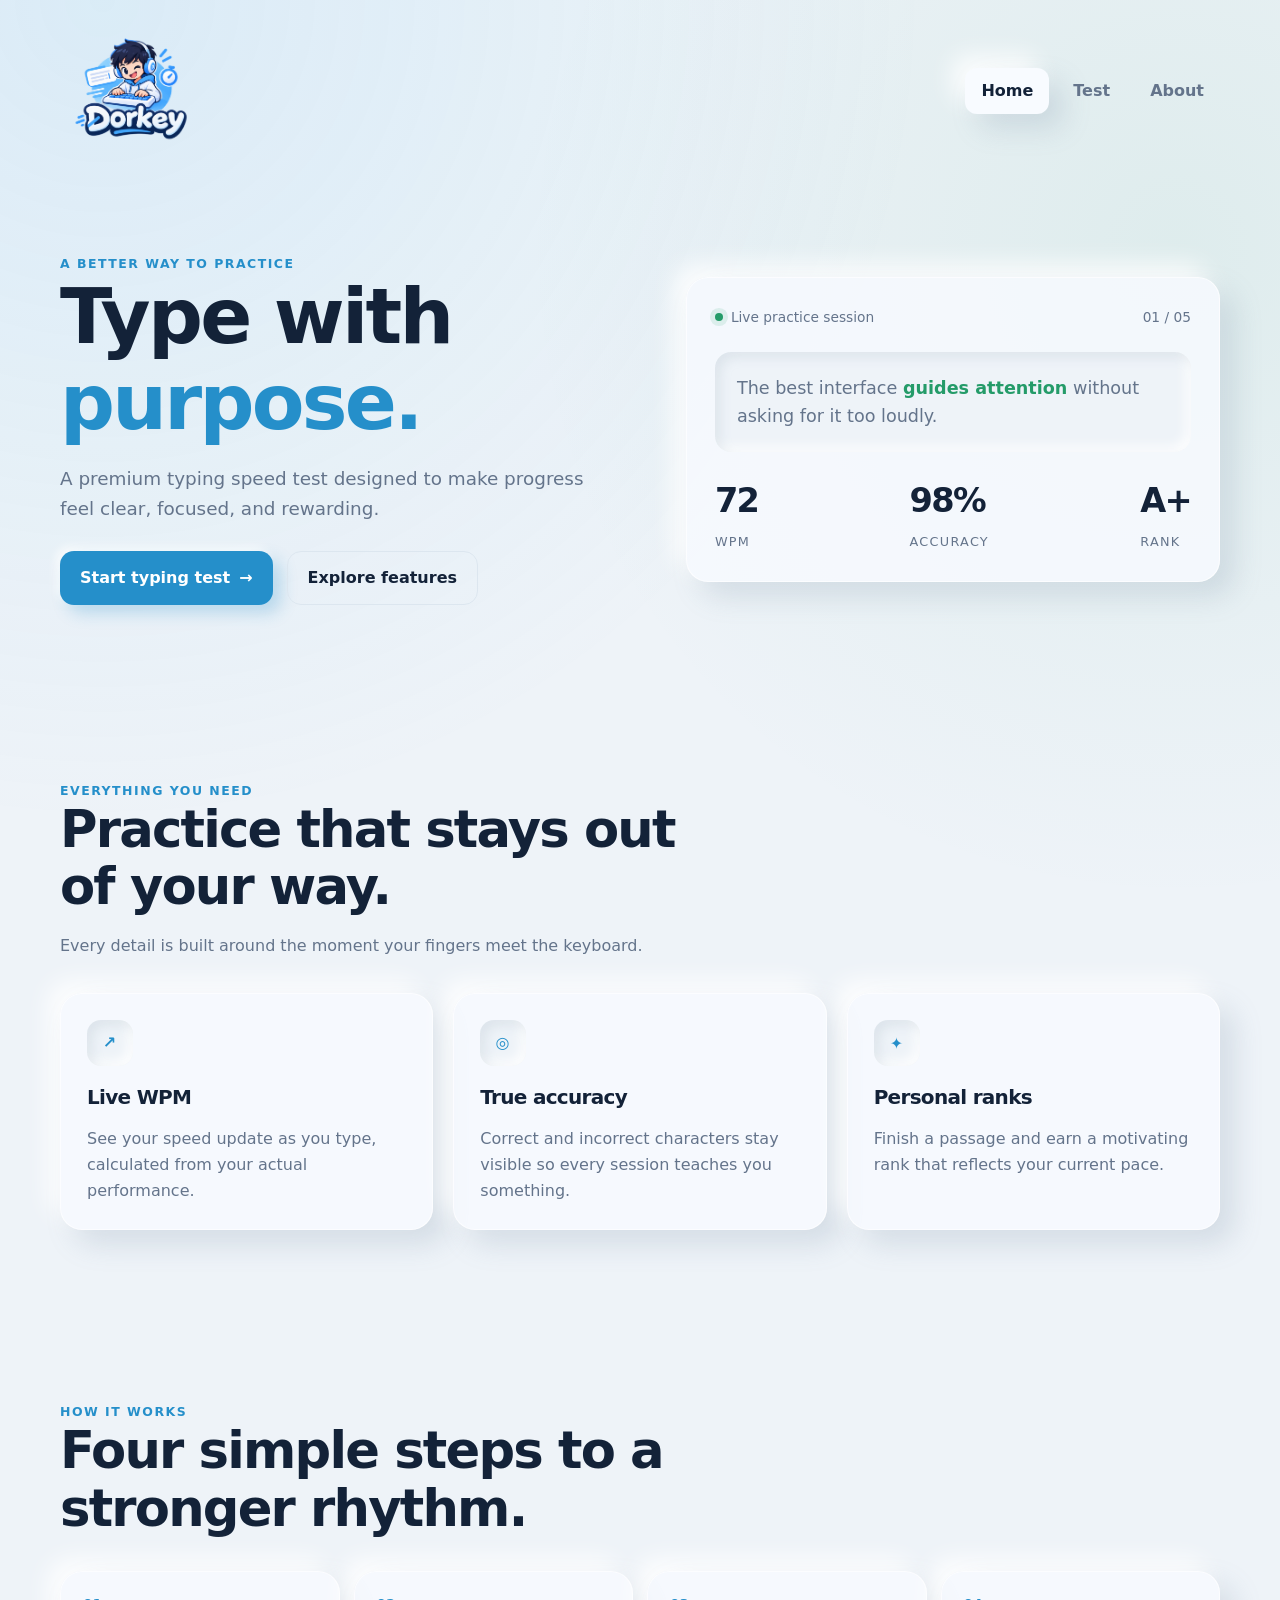
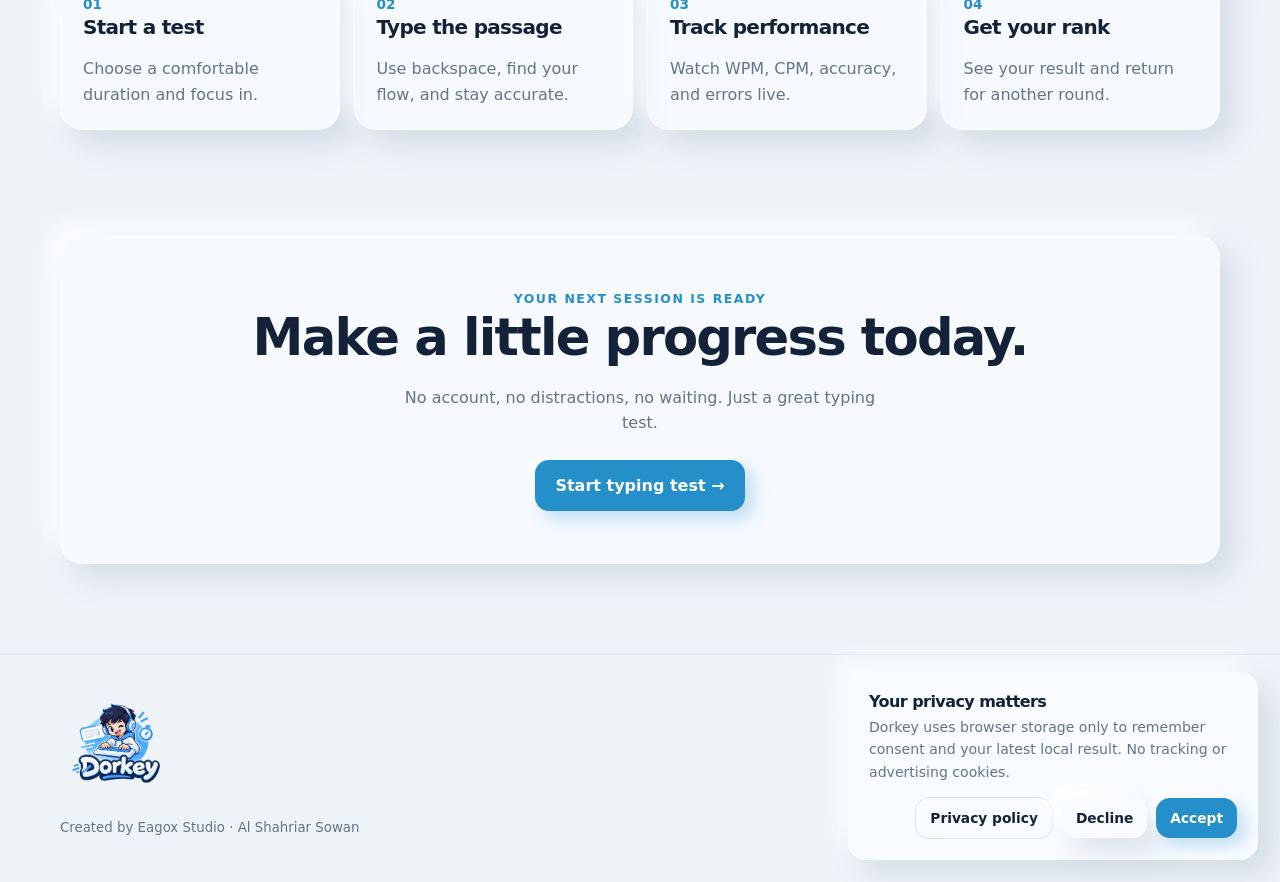
==== index.html @ fb092a4b "Initial production release" ====
<!doctype html>
<html lang="en">
<head>
  <meta charset="utf-8"><meta name="viewport" content="width=device-width, initial-scale=1">
  <title>Dorkey — Free Typing Speed Test &amp; Online Typing Test</title>
  <meta name="description" content="Test and improve your typing speed with Dorkey. Take a free online typing speed test with live WPM, CPM, accuracy, errors, timed tests, and instant results.">
  <link rel="canonical" href="https://dorkey.vercel.app/">
  <meta property="og:title" content="Dorkey — Free Typing Speed Test &amp; Online Typing Test"><meta property="og:description" content="Build speed, accuracy, and confidence with a focused free online typing test."><meta property="og:url" content="https://dorkey.vercel.app/"><meta property="og:type" content="website"><meta property="og:site_name" content="Dorkey"><meta property="og:image" content="https://dorkey.vercel.app/assets/dorkey-logo.png">
  <meta name="twitter:card" content="summary"><meta name="twitter:title" content="Dorkey — Free Typing Speed Test"><meta name="twitter:description" content="Practice typing with live WPM, CPM, accuracy, and instant private results."><meta name="twitter:image" content="https://dorkey.vercel.app/assets/dorkey-logo.png">
  <link rel="icon" type="image/png" href="assets/dorkey-favicon.png"><link rel="apple-touch-icon" href="assets/dorkey-icon.png"><link rel="stylesheet" href="css/style.css">
  <script type="application/ld+json">{"@context":"https://schema.org","@graph":[{"@type":"WebSite","name":"Dorkey","url":"https://dorkey.vercel.app/","description":"A free online typing speed test."},{"@type":"Organization","name":"Dorkey","url":"https://dorkey.vercel.app/","logo":"https://dorkey.vercel.app/assets/dorkey-logo.png"},{"@type":"WebPage","name":"Dorkey Free Typing Speed Test","url":"https://dorkey.vercel.app/"}]}</script>
</head>
<body>
  <header class="topbar"><div class="shell nav"><a class="brand" href="index.html" aria-label="Dorkey home"><img src="assets/dorkey-logo.png" alt="Dorkey"></a><button class="nav-toggle" aria-expanded="false" aria-label="Open menu">Menu</button><nav class="nav-links"><a href="index.html" aria-current="page">Home</a><a href="pages/test.html">Test</a><a href="pages/about.html">About</a></nav></div></header>
  <main>
    <section class="shell hero"><div class="animate"><div class="eyebrow">A better way to practice</div><h1>Type with <span style="color:var(--blue-dark)">purpose.</span></h1><p class="lead">A premium typing speed test designed to make progress feel clear, focused, and rewarding.</p><div class="actions"><a class="button primary" href="pages/test.html">Start typing test <span aria-hidden="true">→</span></a><a class="button ghost" href="#features">Explore features</a></div></div><div class="hero-card animate delay-2"><div class="mini-top"><span class="status-dot">Live practice session</span><span>01 / 05</span></div><div class="preview-text">The best interface <strong>guides attention</strong> without asking for it too loudly.</div><div class="metric-row"><div class="metric"><b>72</b><span>WPM</span></div><div class="metric"><b>98%</b><span>Accuracy</span></div><div class="metric"><b>A+</b><span>Rank</span></div></div></div></section>
    <section id="features" class="section"><div class="shell"><div class="section-heading"><div class="eyebrow">Everything you need</div><h2>Practice that stays out of your way.</h2><p>Every detail is built around the moment your fingers meet the keyboard.</p></div><div class="grid-3"><article class="card feature animate"><div class="feature-icon">↗</div><h3>Live WPM</h3><p>See your speed update as you type, calculated from your actual performance.</p></article><article class="card feature animate delay-1"><div class="feature-icon">◎</div><h3>True accuracy</h3><p>Correct and incorrect characters stay visible so every session teaches you something.</p></article><article class="card feature animate delay-2"><div class="feature-icon">✦</div><h3>Personal ranks</h3><p>Finish a passage and earn a motivating rank that reflects your current pace.</p></article></div></div></section>
    <section class="section"><div class="shell"><div class="section-heading"><div class="eyebrow">How it works</div><h2>Four simple steps to a stronger rhythm.</h2></div><div class="steps"><article class="card step"><div class="step-num">01</div><h3>Start a test</h3><p>Choose a comfortable duration and focus in.</p></article><article class="card step"><div class="step-num">02</div><h3>Type the passage</h3><p>Use backspace, find your flow, and stay accurate.</p></article><article class="card step"><div class="step-num">03</div><h3>Track performance</h3><p>Watch WPM, CPM, accuracy, and errors live.</p></article><article class="card step"><div class="step-num">04</div><h3>Get your rank</h3><p>See your result and return for another round.</p></article></div></div></section>
    <section class="shell card cta"><div class="eyebrow">Your next session is ready</div><h2>Make a little progress today.</h2><p>No account, no distractions, no waiting. Just a great typing test.</p><a class="button primary" href="pages/test.html">Start typing test →</a></section>
  </main>
  <footer class="footer"><div class="shell footer-inner"><div><img src="assets/dorkey-logo.png" alt="Dorkey"><small>Created by <a href="https://eagoxstudio.vercel.app/" target="_blank" rel="noopener">Eagox Studio</a> · <a href="https://alshahriarsayon.vercel.app/" target="_blank" rel="noopener">Al Shahriar Sowan</a></small></div><nav class="footer-links"><a href="index.html">Home</a><a href="pages/test.html">Test</a><a href="pages/about.html">About</a><a href="pages/privacy.html">Privacy</a></nav></div></footer>
  <aside class="consent" id="consent" hidden><h3>Your privacy matters</h3><p>Dorkey uses browser storage only to remember consent and your latest local result. No tracking or advertising cookies.</p><div class="consent-actions"><a href="pages/privacy.html" class="button ghost">Privacy policy</a><button id="decline-consent" class="button">Decline</button><button id="accept-consent" class="button primary">Accept</button></div></aside>
  <script type="module" src="js/main.js"></script>
</body>
</html>
---- css/style.css ----
:root {
  --bg: #eef3f8;
  --surface: #f8fbff;
  --navy: #132238;
  --muted: #64748b;
  --blue: #53b9ed;
  --blue-dark: #258fca;
  --green: #249b69;
  --red: #d95763;
  --line: #dce6ef;
  --shadow: 14px 14px 28px rgba(120, 143, 164, .22), -12px -12px 24px rgba(255,255,255,.9);
  --inset: inset 5px 5px 12px rgba(139, 160, 178, .18), inset -5px -5px 12px rgba(255,255,255,.9);
  --radius: 22px;
}
* { box-sizing: border-box; }
html { scroll-behavior: smooth; }
body { margin: 0; color: var(--navy); background: var(--bg); font-family: Inter, ui-sans-serif, system-ui, -apple-system, BlinkMacSystemFont, "Segoe UI", sans-serif; line-height: 1.6; overflow-x: hidden; }
body.page-enter { opacity: 1; transform: translateX(0); }
body.page-enter-active { opacity: 1; transform: translateX(0); }
body.page-exit { animation: none; opacity: 0; transform: translateX(-10px); transition: opacity .28s ease, transform .28s ease; }
body::before { content: ""; position: fixed; inset: 0; pointer-events: none; background: radial-gradient(circle at 8% 0%, rgba(83,185,237,.13), transparent 30%), radial-gradient(circle at 92% 10%, rgba(36,155,105,.08), transparent 26%); z-index: -1; }
a { color: inherit; text-decoration: none; }
button, select { font: inherit; }
button, a { -webkit-tap-highlight-color: transparent; }
:focus-visible { outline: 3px solid rgba(37,143,202,.55); outline-offset: 4px; }
.shell { width: min(1160px, calc(100% - 40px)); margin: 0 auto; }
.topbar { padding: 20px 0; }
.nav { display: flex; align-items: center; justify-content: space-between; gap: 24px; }
.brand img { width: 142px; display: block; }
.nav-links { display: flex; align-items: center; gap: 8px; }
.nav-links a { padding: 10px 16px; color: var(--muted); border-radius: 12px; font-weight: 700; transition: .2s ease; }
.nav-links a:hover, .nav-links a[aria-current="page"] { color: var(--navy); background: var(--surface); box-shadow: var(--shadow); }
.nav-toggle { display: none; border: 0; background: var(--surface); box-shadow: var(--shadow); color: var(--navy); border-radius: 12px; padding: 10px 12px; cursor: pointer; }
.hero { display: grid; grid-template-columns: 1.02fr .98fr; align-items: center; gap: 70px; padding: 72px 0 90px; }
.eyebrow { color: var(--blue-dark); font-weight: 800; letter-spacing: .12em; text-transform: uppercase; font-size: .78rem; }
h1, h2, h3 { line-height: 1.12; margin: 0 0 18px; letter-spacing: -.035em; }
h1 { font-size: clamp(3rem, 6vw, 5.5rem); max-width: 720px; }
h2 { font-size: clamp(2rem, 4vw, 3.2rem); }
h3 { font-size: 1.25rem; }
.lead { color: var(--muted); font-size: 1.15rem; max-width: 580px; }
.actions { display: flex; flex-wrap: wrap; gap: 14px; margin-top: 28px; }
.button { display: inline-flex; align-items: center; justify-content: center; gap: 9px; border: 0; cursor: pointer; border-radius: 14px; padding: 13px 20px; color: var(--navy); background: var(--surface); box-shadow: var(--shadow); font-weight: 800; transition: transform .2s ease, box-shadow .2s ease, background .2s ease; }
.button:hover { transform: translateY(-2px); }
.button:active { transform: translateY(1px); box-shadow: var(--inset); }
.button.primary { color: #fff; background: var(--blue-dark); box-shadow: 8px 8px 16px rgba(37,143,202,.25), -4px -4px 10px rgba(255,255,255,.8); }
.button.ghost { background: transparent; box-shadow: none; border: 1px solid var(--line); }
.hero-card, .card { border: 1px solid rgba(255,255,255,.7); border-radius: var(--radius); background: rgba(248,251,255,.8); box-shadow: var(--shadow); }
.hero-card { padding: 28px; transform: rotate(1.5deg); }
.hero-card:hover { transform: rotate(0) translateY(-3px); }
.mini-top, .metric-row, .test-head { display: flex; align-items: center; justify-content: space-between; gap: 16px; }
.mini-top { color: var(--muted); font-size: .86rem; margin-bottom: 24px; }
.status-dot { display: inline-flex; align-items: center; gap: 8px; }
.status-dot::before { content: ""; width: 8px; height: 8px; border-radius: 50%; background: var(--green); box-shadow: 0 0 0 5px rgba(36,155,105,.12); }
.preview-text { padding: 22px; border-radius: 16px; background: var(--bg); box-shadow: var(--inset); color: var(--muted); font-size: 1.1rem; }
.preview-text strong { color: var(--green); }
.metric-row { margin-top: 22px; }
.metric b { display: block; font-size: 2.1rem; letter-spacing: -.05em; }
.metric span { color: var(--muted); font-size: .8rem; text-transform: uppercase; letter-spacing: .1em; }
.section { padding: 86px 0; }
.section-heading { max-width: 620px; margin-bottom: 34px; }
.section-heading p { color: var(--muted); }
.grid-3 { display: grid; grid-template-columns: repeat(3, 1fr); gap: 20px; }
.feature { padding: 26px; }
.feature-icon { width: 46px; height: 46px; display: grid; place-items: center; color: var(--blue-dark); background: var(--bg); border-radius: 14px; box-shadow: var(--inset); font-weight: 900; margin-bottom: 20px; }
.feature p, .step p, .card p { color: var(--muted); margin: 0; }
.steps { display: grid; grid-template-columns: repeat(4, 1fr); gap: 14px; }
.step { padding: 22px; }
.step-num { color: var(--blue-dark); font-size: .85rem; font-weight: 900; }
.cta { padding: 52px; text-align: center; margin: 20px auto 90px; }
.cta p { max-width: 500px; margin: 0 auto 24px; color: var(--muted); }
.page-intro { padding: 70px 0 38px; }
.page-intro p { color: var(--muted); max-width: 650px; }
.content-card { padding: 34px; margin-bottom: 20px; }
.content-card h2 { font-size: 1.7rem; margin-top: 24px; }
.content-card h2:first-child { margin-top: 0; }
.content-card ul { color: var(--muted); padding-left: 22px; }
.footer { border-top: 1px solid var(--line); padding: 34px 0 44px; color: var(--muted); }
.footer-inner { display: flex; justify-content: space-between; gap: 28px; align-items: center; }
.footer img { width: 112px; margin-bottom: 8px; }
.footer small { display: block; }
.footer-links { display: flex; flex-wrap: wrap; gap: 18px; font-weight: 700; }
.footer-links a:hover { color: var(--blue-dark); }
.consent { position: fixed; z-index: 10; right: 22px; bottom: 22px; width: min(410px, calc(100% - 32px)); padding: 20px; border-radius: 18px; background: var(--surface); box-shadow: var(--shadow); border: 1px solid rgba(255,255,255,.8); }
.consent[hidden] { display: none; }
.consent h3 { font-size: 1rem; margin-bottom: 5px; }
.consent p { color: var(--muted); font-size: .88rem; margin: 0 0 14px; }
.consent-actions { display: flex; align-items: center; justify-content: flex-end; gap: 9px; }
.consent-actions .button { padding: 9px 14px; font-size: .86rem; }

/* Test and result surfaces */
.test-page { padding-bottom: 70px; }
.test-card { padding: clamp(20px, 4vw, 42px); }
.test-head { margin-bottom: 28px; align-items: flex-end; }
.test-head h1 { font-size: clamp(2rem, 4vw, 3.4rem); margin-bottom: 6px; }
.test-head p { color: var(--muted); margin: 0; }
.controls { display: flex; align-items: center; gap: 10px; flex-wrap: wrap; }
.select { padding: 10px 12px; border: 0; border-radius: 12px; color: var(--navy); background: var(--bg); box-shadow: var(--inset); }
.metrics { display: grid; grid-template-columns: repeat(5, 1fr); gap: 12px; margin-bottom: 20px; }
.metric-box { padding: 17px; border-radius: 16px; background: var(--bg); box-shadow: var(--inset); }
.metric-box strong { display: block; font-size: 1.55rem; letter-spacing: -.04em; }
.metric-box span { color: var(--muted); font-size: .74rem; font-weight: 800; letter-spacing: .08em; text-transform: uppercase; }
.timeline { margin: 4px 0 22px; }
.timeline-labels { display: flex; justify-content: space-between; color: var(--muted); font-size: .72rem; font-weight: 800; margin-bottom: 7px; }
.timeline-track { height: 9px; overflow: hidden; border-radius: 999px; background: var(--bg); box-shadow: var(--inset); }
.timeline-fill { width: 100%; height: 100%; border-radius: inherit; background: linear-gradient(90deg, var(--blue-dark), var(--blue)); transform-origin: left center; transition: width .18s linear; }
.passage-wrap { position: relative; padding: 28px; min-height: 210px; border-radius: 18px; background: var(--bg); box-shadow: var(--inset); cursor: text; overflow: hidden; }
.passage-viewport { position: relative; width: 100%; min-width: 0; min-height: 154px; overflow: hidden; contain: paint; }
.passage-content { position: absolute; top: 0; left: 0; width: max-content; max-width: none; white-space: nowrap; will-change: transform; transform: translate3d(0, 0, 0); }
.passage { color: #8291a2; font-size: clamp(1.15rem, 2.2vw, 1.55rem); line-height: 1.85; letter-spacing: .01em; user-select: none; }
.char { position: relative; border-radius: 4px; transition: color .12s ease, background .12s ease; }
.char.current { color: var(--navy); background: rgba(83,185,237,.35); box-shadow: 0 0 0 2px rgba(83,185,237,.3); }
.char.correct { color: var(--green); }
.char.incorrect { color: var(--red); background: rgba(217,87,99,.11); }
.typing-input { position: absolute; opacity: 0; width: 1px; height: 1px; pointer-events: none; }
.typing-hint { text-align: center; color: var(--muted); font-size: .9rem; margin: 16px 0 0; }
.test-actions { display: flex; justify-content: space-between; align-items: center; margin-top: 22px; gap: 16px; }
.result-card { padding: 44px; text-align: center; max-width: 760px; margin: 20px auto 90px; }
.result-card .eyebrow { margin-bottom: 14px; }
.result-wpm { font-size: clamp(5rem, 15vw, 10rem); line-height: .9; letter-spacing: -.09em; margin: 12px 0; color: var(--blue-dark); }
.result-wpm span { font-size: 1rem; letter-spacing: .1em; color: var(--muted); }
.rank-badge { display: inline-flex; align-items: center; padding: 9px 16px; color: #8a5d13; background: #fff2c7; border-radius: 999px; font-weight: 900; box-shadow: var(--inset); }
.result-grid { display: grid; grid-template-columns: repeat(5, 1fr); gap: 10px; margin: 34px 0; }
.result-grid div { padding: 14px 8px; background: var(--bg); box-shadow: var(--inset); border-radius: 14px; }
.result-grid strong { display: block; font-size: 1.25rem; }
.result-grid span { color: var(--muted); font-size: .7rem; text-transform: uppercase; }
.empty-state { padding: 18px; border-radius: 14px; background: var(--bg); color: var(--muted); }
.not-found { text-align: center; padding: 100px 0 130px; }
.not-found .code { font-size: clamp(6rem, 18vw, 12rem); line-height: 1; color: var(--blue-dark); font-weight: 900; letter-spacing: -.1em; }
@keyframes rise { from { opacity: 0; transform: translateY(16px); } to { opacity: 1; transform: translateY(0); } }
@keyframes pageIn { from { opacity: 0; transform: translateX(10px); } to { opacity: 1; transform: translateX(0); } }
.animate { animation: rise .65s both; }
.delay-1 { animation-delay: .08s; } .delay-2 { animation-delay: .16s; } .delay-3 { animation-delay: .24s; }
@media (max-width: 800px) {
  .shell { width: min(100% - 28px, 680px); }
  .nav-toggle { display: block; }
  .nav-links { display: none; position: absolute; left: 14px; right: 14px; top: 76px; padding: 10px; border-radius: 16px; background: var(--surface); box-shadow: var(--shadow); flex-direction: column; align-items: stretch; z-index: 5; }
  .nav-links.open { display: flex; }
  .nav-links a { text-align: center; }
  .hero { grid-template-columns: 1fr; gap: 40px; padding: 45px 0 65px; }
  .grid-3, .steps { grid-template-columns: repeat(2, 1fr); }
  .metrics { grid-template-columns: repeat(3, 1fr); }
  .metric-box:last-child { grid-column: span 3; }
}
@media (max-width: 520px) {
  h1 { font-size: 2.75rem; }
  .grid-3, .steps { grid-template-columns: 1fr; }
  .hero-card { padding: 20px; }
  .section { padding: 58px 0; }
  .footer-inner, .test-head, .test-actions { align-items: flex-start; flex-direction: column; }
  .footer-links { gap: 12px; }
  .metrics { grid-template-columns: repeat(2, 1fr); }
  .metric-box:last-child { grid-column: auto; }
  .passage-wrap { padding: 20px; min-height: 280px; }
  .passage-viewport { min-height: 238px; }
  .result-card { padding: 28px 18px; }
  .result-grid { grid-template-columns: repeat(2, 1fr); }
  .result-grid div:last-child { grid-column: span 2; }
}
@media (prefers-reduced-motion: reduce) {
  *, *::before, *::after { scroll-behavior: auto !important; animation-duration: .01ms !important; transition-duration: .01ms !important; }
  body.page-enter, body.page-enter-active, body.page-exit { opacity: 1; transform: none; }
}
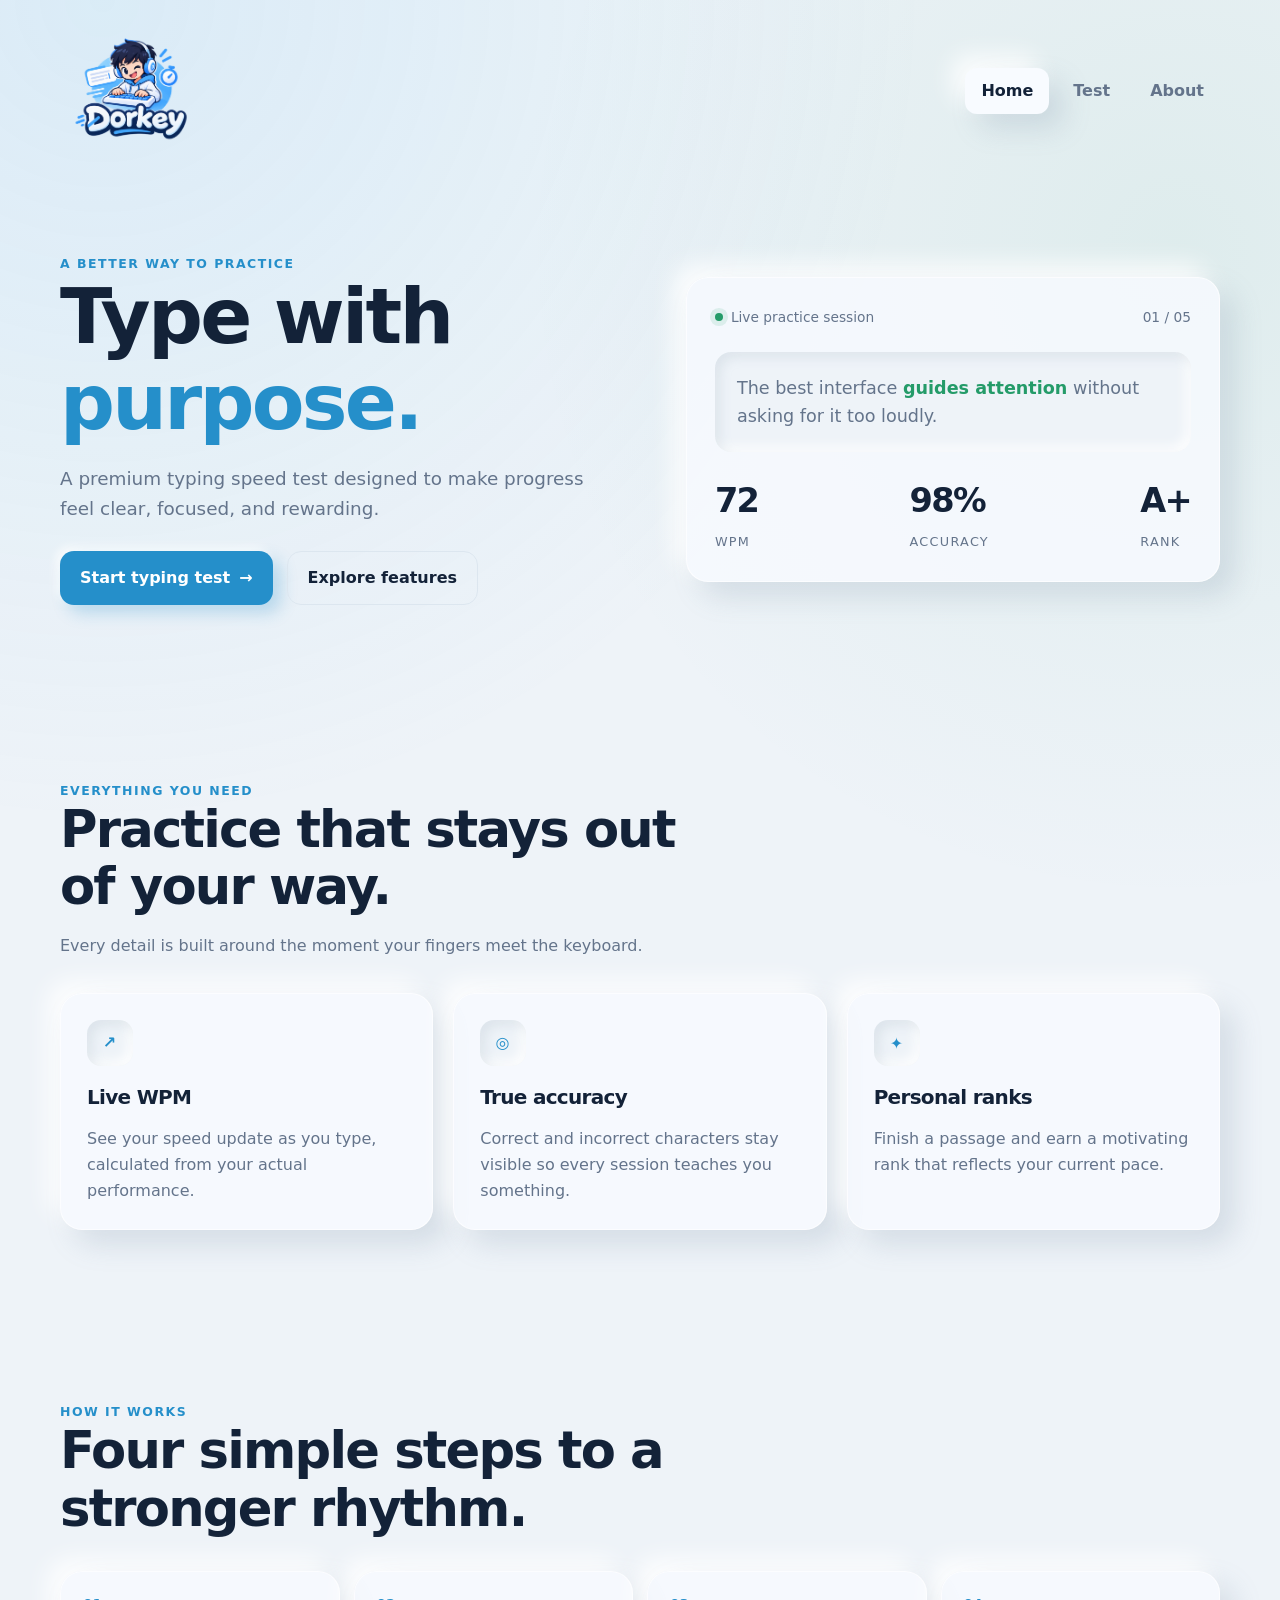
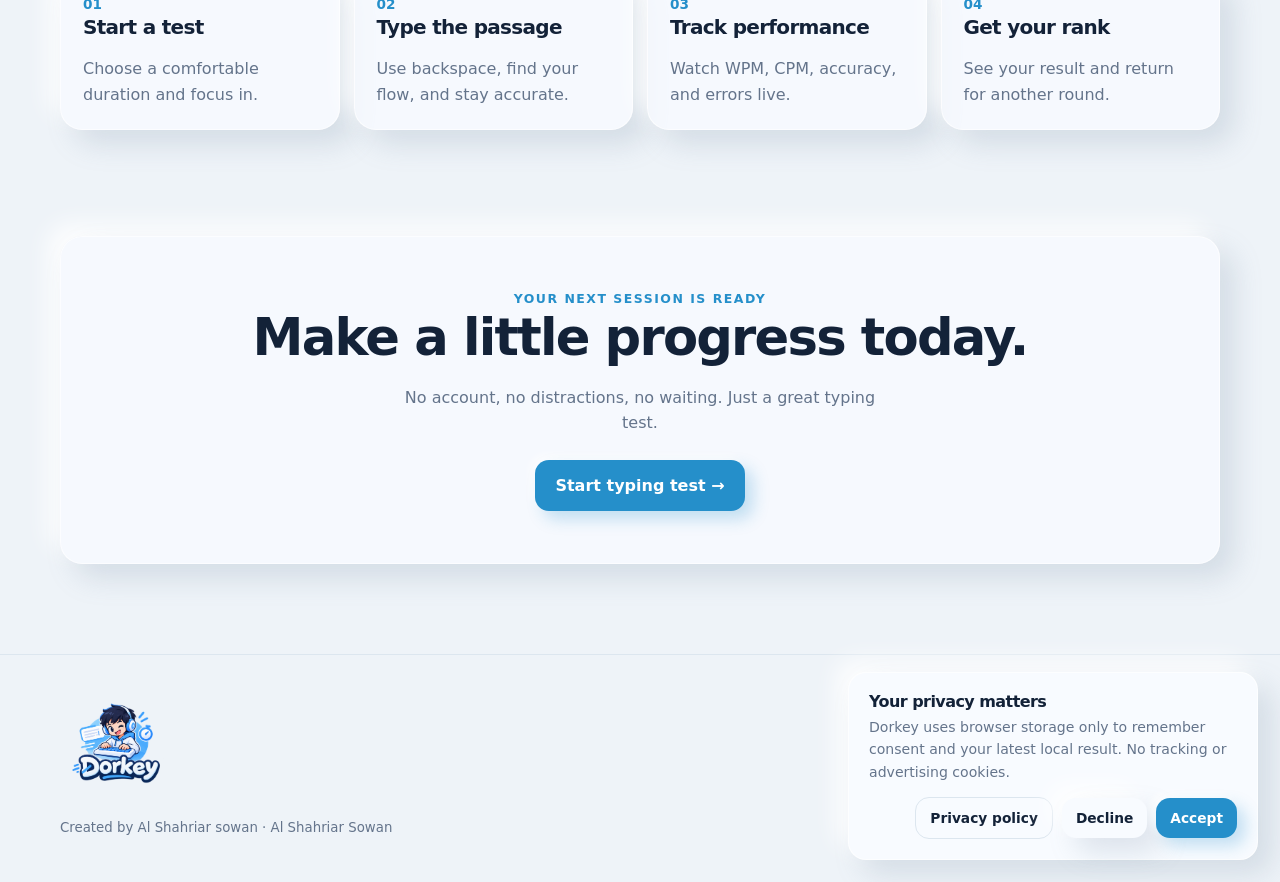
==== commit 8ac97ee9: "Fix footer creator name and update links" ====
--- a/index.html
+++ b/index.html
@@ -18,7 +18,7 @@
     <section class="section"><div class="shell"><div class="section-heading"><div class="eyebrow">How it works</div><h2>Four simple steps to a stronger rhythm.</h2></div><div class="steps"><article class="card step"><div class="step-num">01</div><h3>Start a test</h3><p>Choose a comfortable duration and focus in.</p></article><article class="card step"><div class="step-num">02</div><h3>Type the passage</h3><p>Use backspace, find your flow, and stay accurate.</p></article><article class="card step"><div class="step-num">03</div><h3>Track performance</h3><p>Watch WPM, CPM, accuracy, and errors live.</p></article><article class="card step"><div class="step-num">04</div><h3>Get your rank</h3><p>See your result and return for another round.</p></article></div></div></section>
     <section class="shell card cta"><div class="eyebrow">Your next session is ready</div><h2>Make a little progress today.</h2><p>No account, no distractions, no waiting. Just a great typing test.</p><a class="button primary" href="pages/test.html">Start typing test →</a></section>
   </main>
-  <footer class="footer"><div class="shell footer-inner"><div><img src="assets/dorkey-logo.png" alt="Dorkey"><small>Created by <a href="https://eagoxstudio.vercel.app/" target="_blank" rel="noopener">Eagox Studio</a> · <a href="https://alshahriarsayon.vercel.app/" target="_blank" rel="noopener">Al Shahriar Sowan</a></small></div><nav class="footer-links"><a href="index.html">Home</a><a href="pages/test.html">Test</a><a href="pages/about.html">About</a><a href="pages/privacy.html">Privacy</a></nav></div></footer>
+  <footer class="footer"><div class="shell footer-inner"><div><img src="assets/dorkey-logo.png" alt="Dorkey"><small>Created by <a href="https://alshahriarsayon.vercel.app/" target="_blank" rel="noopener">Al Shahriar sowan</a> · <a href="https://alshahriarsayon.vercel.app/" target="_blank" rel="noopener">Al Shahriar Sowan</a></small></div><nav class="footer-links"><a href="index.html">Home</a><a href="pages/test.html">Test</a><a href="pages/about.html">About</a><a href="pages/privacy.html">Privacy</a></nav></div></footer>
   <aside class="consent" id="consent" hidden><h3>Your privacy matters</h3><p>Dorkey uses browser storage only to remember consent and your latest local result. No tracking or advertising cookies.</p><div class="consent-actions"><a href="pages/privacy.html" class="button ghost">Privacy policy</a><button id="decline-consent" class="button">Decline</button><button id="accept-consent" class="button primary">Accept</button></div></aside>
   <script type="module" src="js/main.js"></script>
 </body>
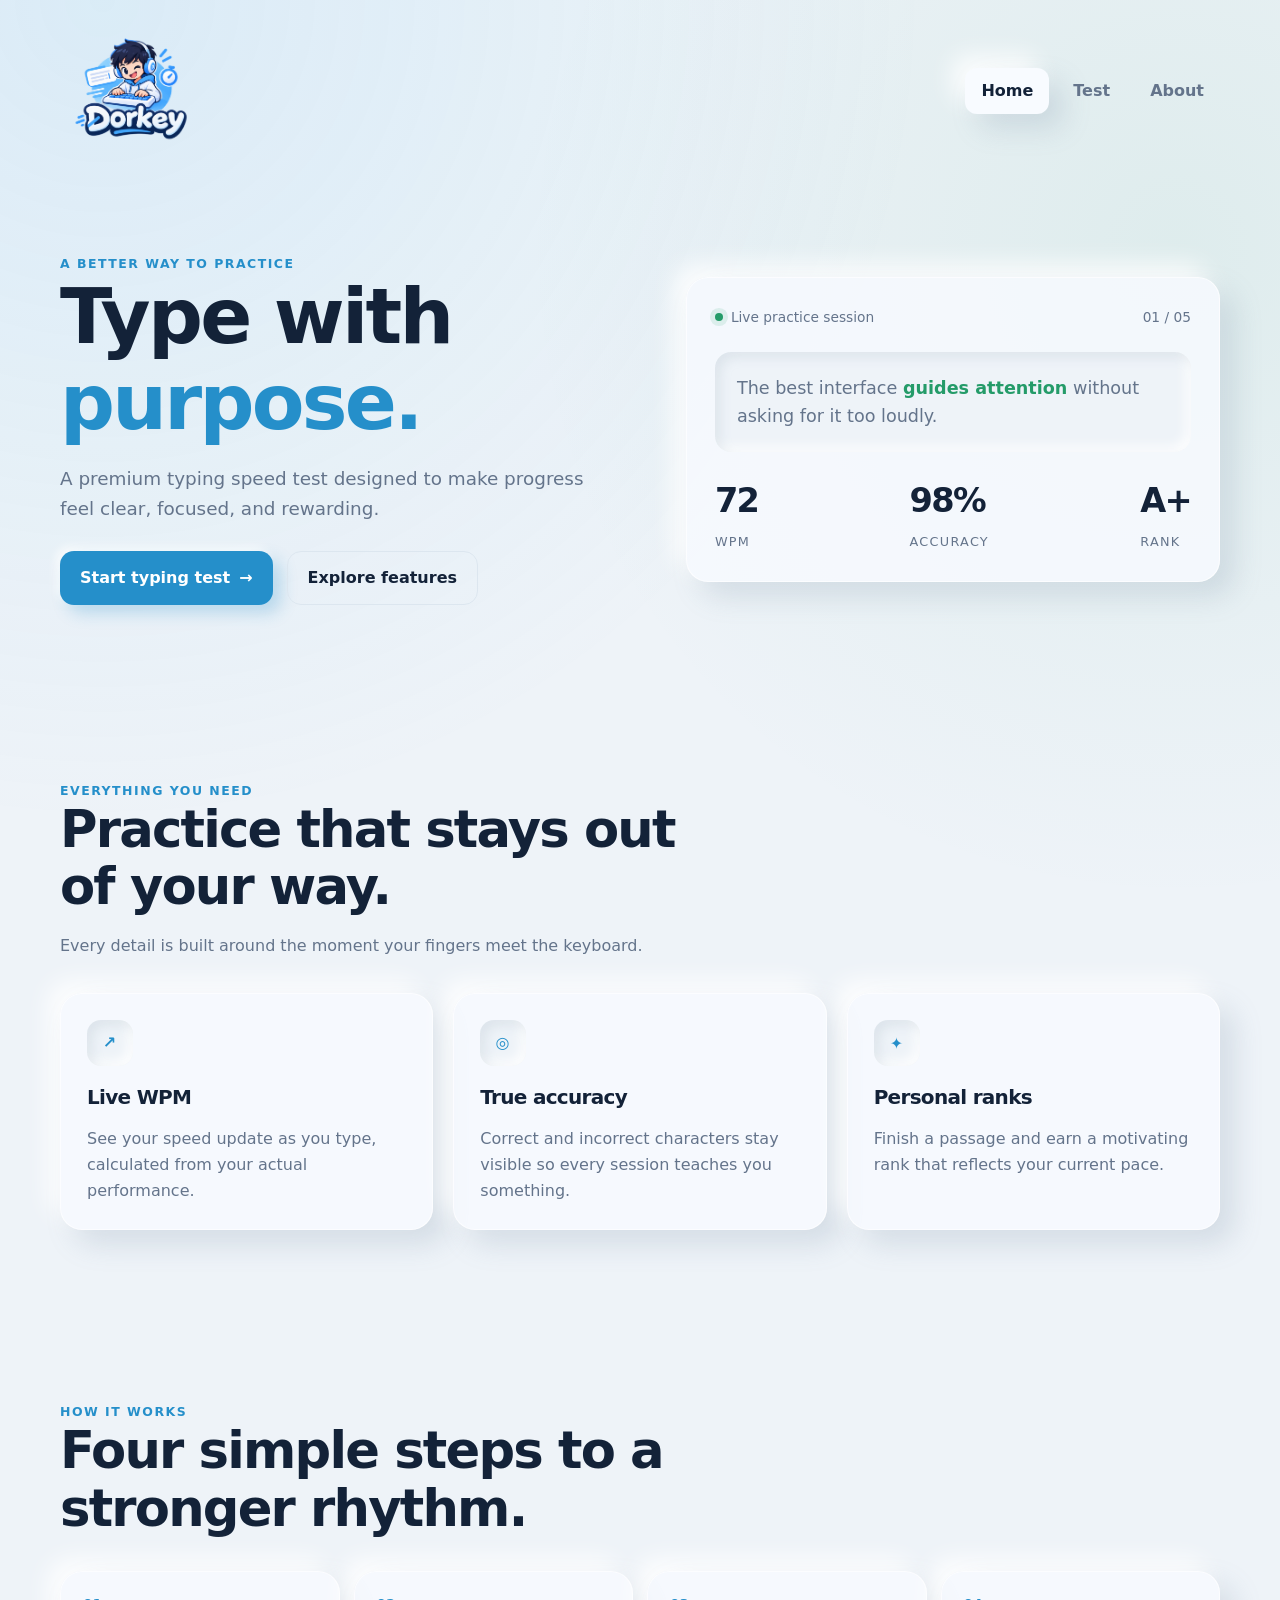
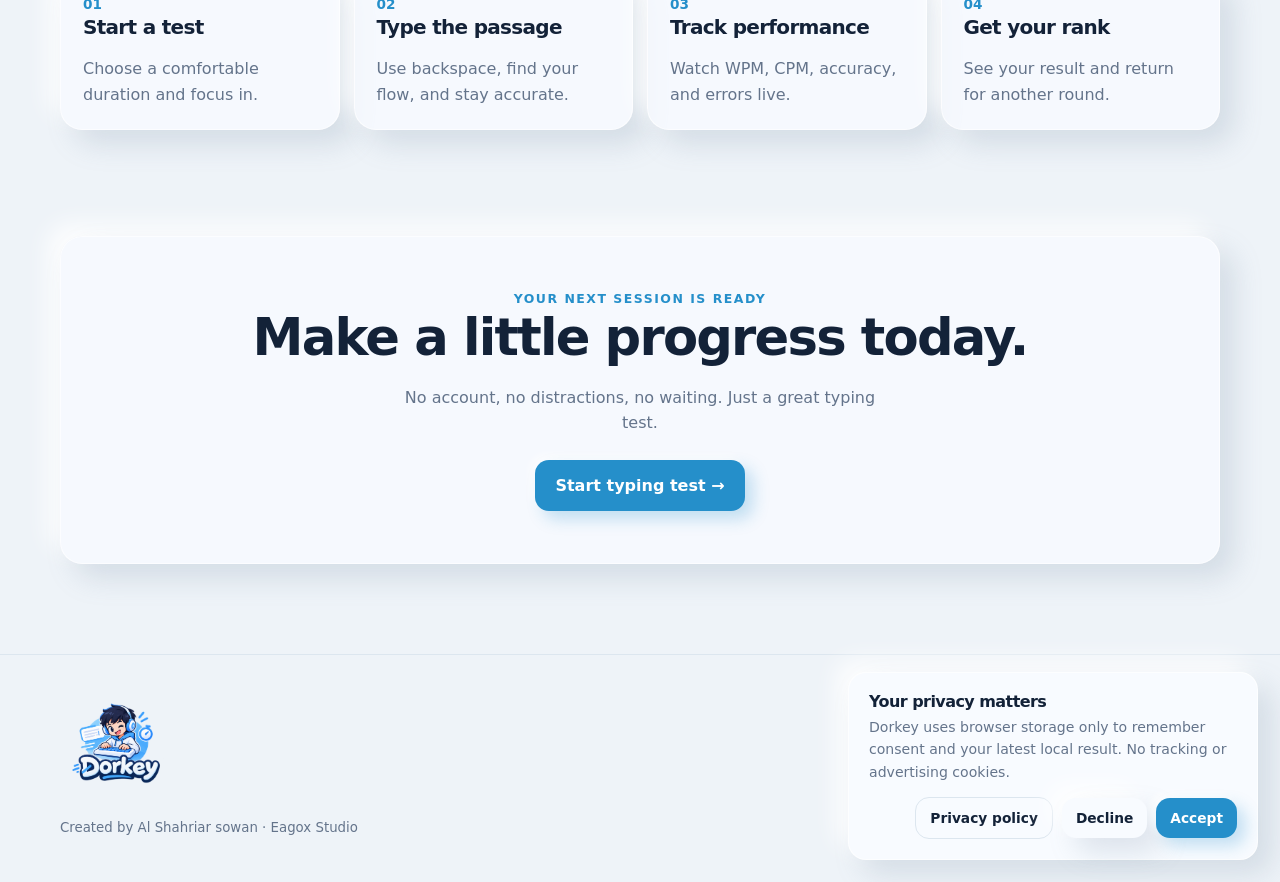
==== commit c77ca063: "Modify footer with new credits and studio link Updated footer credits and links." ====
--- a/index.html
+++ b/index.html
@@ -18,7 +18,7 @@
     <section class="section"><div class="shell"><div class="section-heading"><div class="eyebrow">How it works</div><h2>Four simple steps to a stronger rhythm.</h2></div><div class="steps"><article class="card step"><div class="step-num">01</div><h3>Start a test</h3><p>Choose a comfortable duration and focus in.</p></article><article class="card step"><div class="step-num">02</div><h3>Type the passage</h3><p>Use backspace, find your flow, and stay accurate.</p></article><article class="card step"><div class="step-num">03</div><h3>Track performance</h3><p>Watch WPM, CPM, accuracy, and errors live.</p></article><article class="card step"><div class="step-num">04</div><h3>Get your rank</h3><p>See your result and return for another round.</p></article></div></div></section>
     <section class="shell card cta"><div class="eyebrow">Your next session is ready</div><h2>Make a little progress today.</h2><p>No account, no distractions, no waiting. Just a great typing test.</p><a class="button primary" href="pages/test.html">Start typing test →</a></section>
   </main>
-  <footer class="footer"><div class="shell footer-inner"><div><img src="assets/dorkey-logo.png" alt="Dorkey"><small>Created by <a href="https://alshahriarsayon.vercel.app/" target="_blank" rel="noopener">Al Shahriar sowan</a> · <a href="https://alshahriarsayon.vercel.app/" target="_blank" rel="noopener">Al Shahriar Sowan</a></small></div><nav class="footer-links"><a href="index.html">Home</a><a href="pages/test.html">Test</a><a href="pages/about.html">About</a><a href="pages/privacy.html">Privacy</a></nav></div></footer>
+  <footer class="footer"><div class="shell footer-inner"><div><img src="assets/dorkey-logo.png" alt="Dorkey"><small>Created by <a href="https://alshahriarsayon.vercel.app/" target="_blank" rel="noopener">Al Shahriar sowan</a> · <a href="https://eagoxstudio.vercel.app/" target="_blank" rel="noopener">Eagox Studio</a></small></div><nav class="footer-links"><a href="index.html">Home</a><a href="pages/test.html">Test</a><a href="pages/about.html">About</a><a href="pages/privacy.html">Privacy</a></nav></div></footer>
   <aside class="consent" id="consent" hidden><h3>Your privacy matters</h3><p>Dorkey uses browser storage only to remember consent and your latest local result. No tracking or advertising cookies.</p><div class="consent-actions"><a href="pages/privacy.html" class="button ghost">Privacy policy</a><button id="decline-consent" class="button">Decline</button><button id="accept-consent" class="button primary">Accept</button></div></aside>
   <script type="module" src="js/main.js"></script>
 </body>
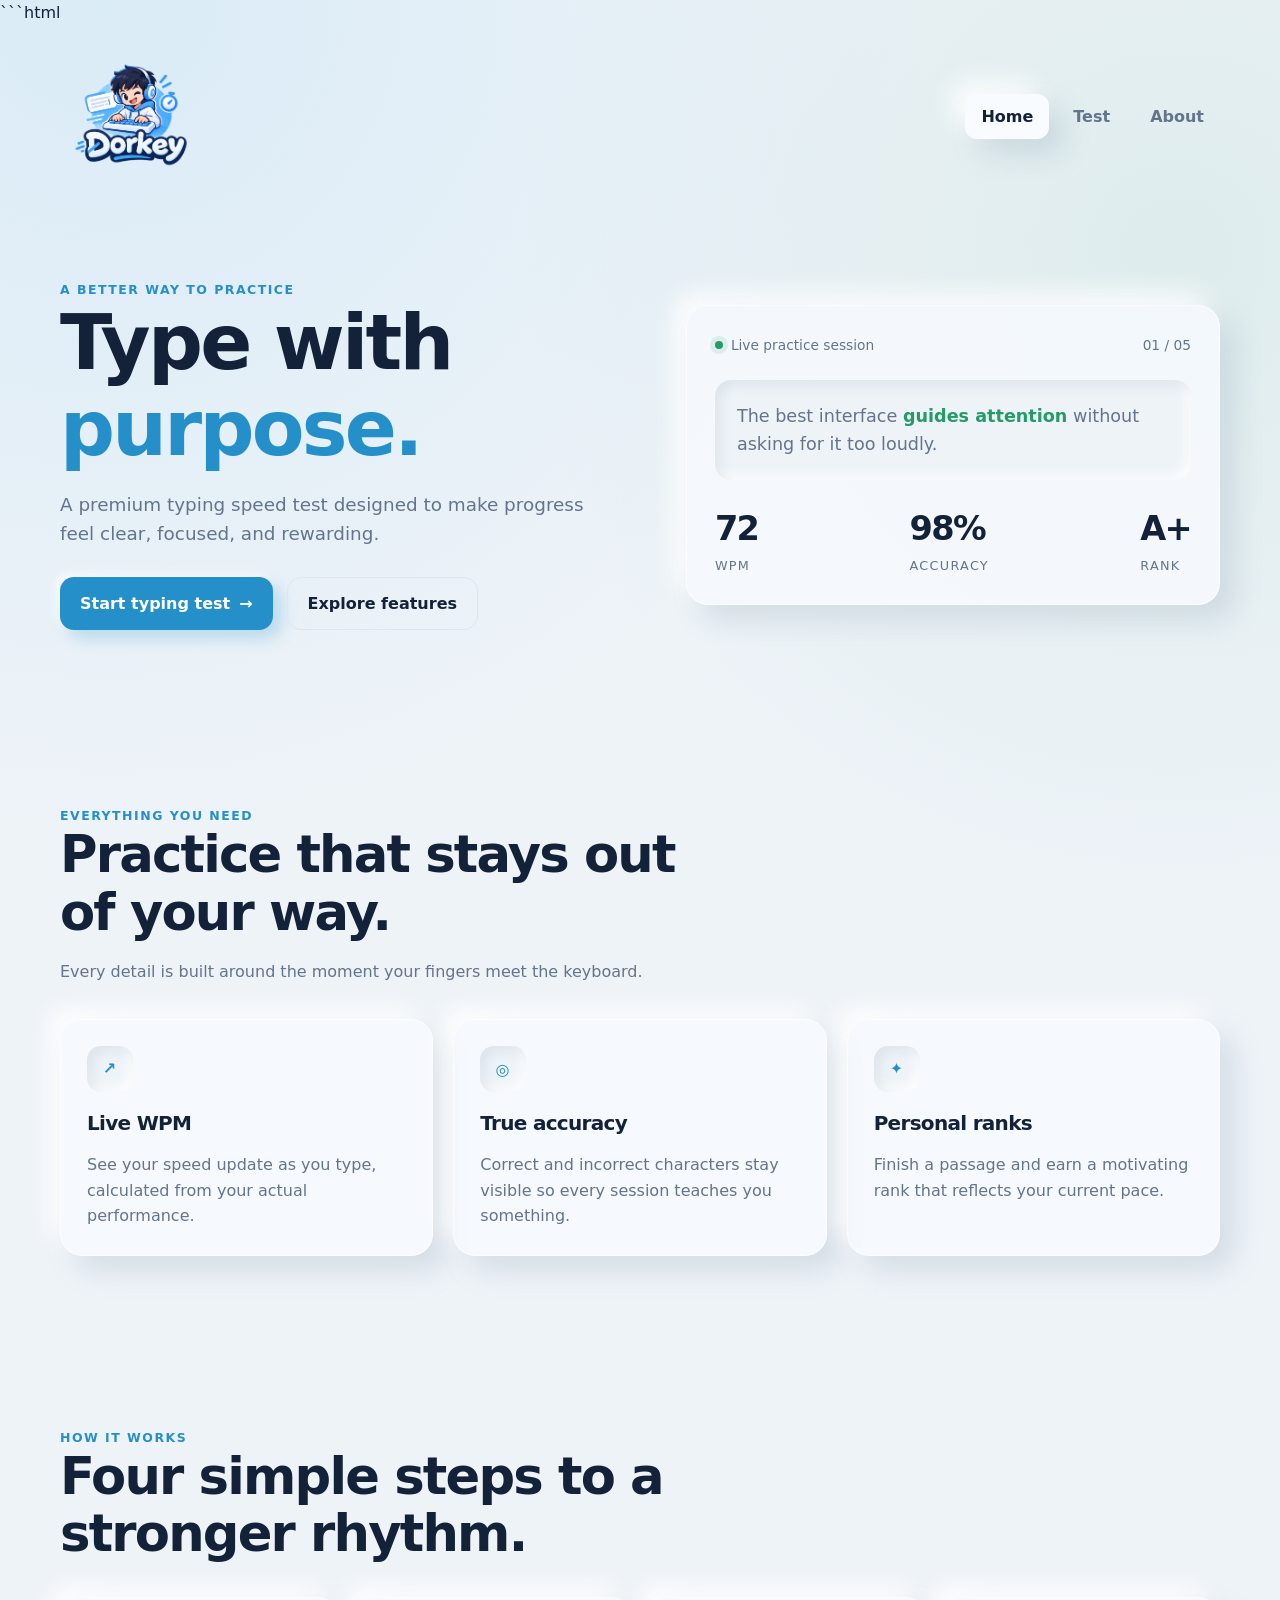
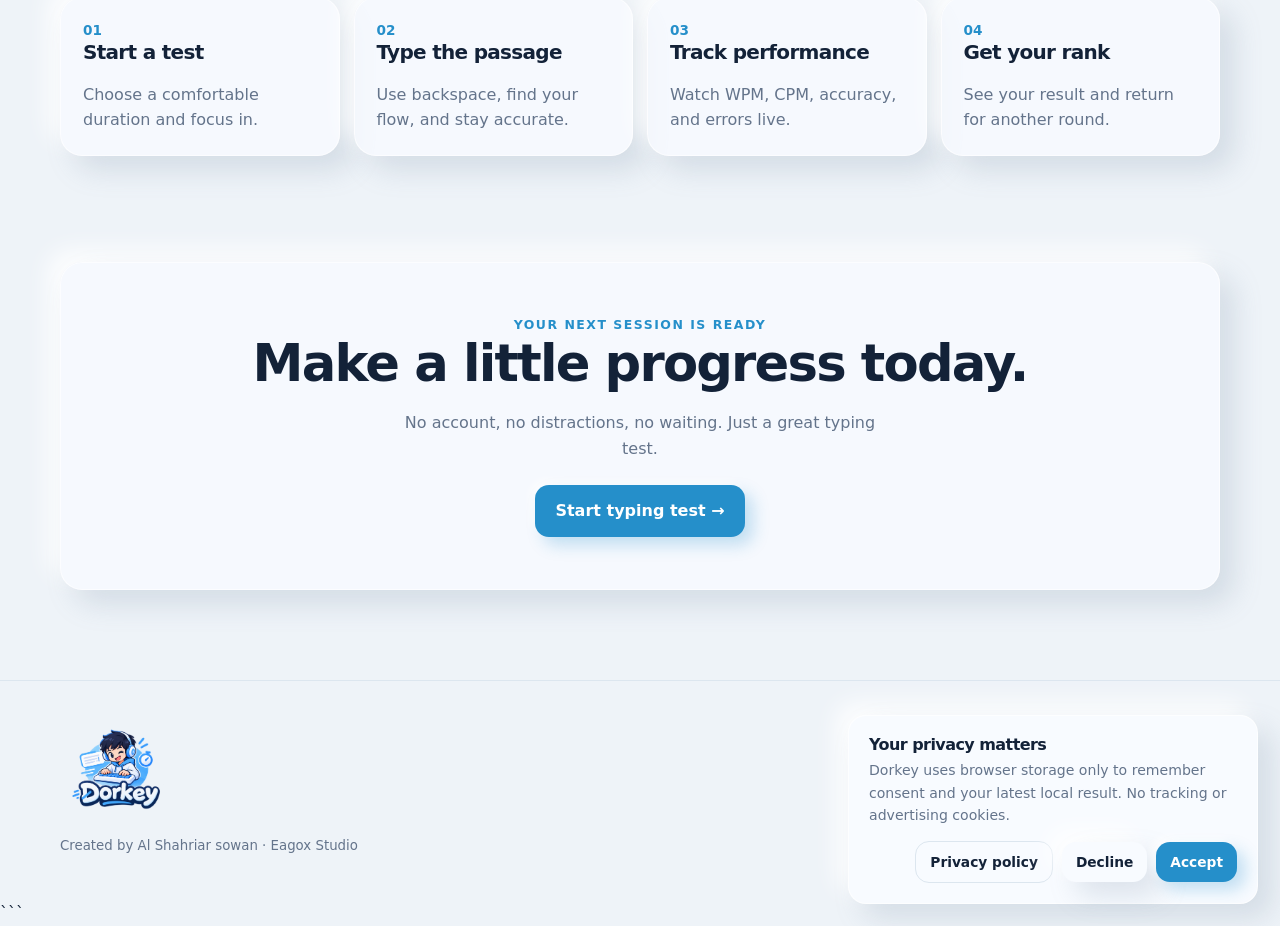
==== commit 4a98b558: "Refactor index.html for SEO and structure Refactor HTML structure for improved readability and organ" ====
--- a/index.html
+++ b/index.html
@@ -1,25 +1,620 @@
+```html
 <!doctype html>
 <html lang="en">
 <head>
-  <meta charset="utf-8"><meta name="viewport" content="width=device-width, initial-scale=1">
+  <meta charset="utf-8">
+  <meta name="viewport" content="width=device-width, initial-scale=1">
+
+  <!-- Primary SEO -->
   <title>Dorkey — Free Typing Speed Test &amp; Online Typing Test</title>
-  <meta name="description" content="Test and improve your typing speed with Dorkey. Take a free online typing speed test with live WPM, CPM, accuracy, errors, timed tests, and instant results.">
+
+  <meta
+    name="description"
+    content="Test and improve your typing speed with Dorkey. Take a free online typing speed test with live WPM, CPM, accuracy, errors, timed tests, and instant results."
+  >
+
+  <meta name="robots" content="index, follow">
+  <meta name="author" content="Dorkey">
+  <meta name="theme-color" content="#ffffff">
+
   <link rel="canonical" href="https://dorkey.vercel.app/">
-  <meta property="og:title" content="Dorkey — Free Typing Speed Test &amp; Online Typing Test"><meta property="og:description" content="Build speed, accuracy, and confidence with a focused free online typing test."><meta property="og:url" content="https://dorkey.vercel.app/"><meta property="og:type" content="website"><meta property="og:site_name" content="Dorkey"><meta property="og:image" content="https://dorkey.vercel.app/assets/dorkey-logo.png">
-  <meta name="twitter:card" content="summary"><meta name="twitter:title" content="Dorkey — Free Typing Speed Test"><meta name="twitter:description" content="Practice typing with live WPM, CPM, accuracy, and instant private results."><meta name="twitter:image" content="https://dorkey.vercel.app/assets/dorkey-logo.png">
-  <link rel="icon" type="image/png" href="assets/dorkey-favicon.png"><link rel="apple-touch-icon" href="assets/dorkey-icon.png"><link rel="stylesheet" href="css/style.css">
-  <script type="application/ld+json">{"@context":"https://schema.org","@graph":[{"@type":"WebSite","name":"Dorkey","url":"https://dorkey.vercel.app/","description":"A free online typing speed test."},{"@type":"Organization","name":"Dorkey","url":"https://dorkey.vercel.app/","logo":"https://dorkey.vercel.app/assets/dorkey-logo.png"},{"@type":"WebPage","name":"Dorkey Free Typing Speed Test","url":"https://dorkey.vercel.app/"}]}</script>
+
+  <!-- =========================================================
+       OPEN GRAPH / WHATSAPP / FACEBOOK / DISCORD / LINKEDIN
+       ========================================================= -->
+
+  <meta
+    property="og:title"
+    content="Dorkey — Free Typing Speed Test &amp; Online Typing Test"
+  >
+
+  <meta
+    property="og:description"
+    content="Build speed, accuracy, and confidence with a focused free online typing test."
+  >
+
+  <meta
+    property="og:url"
+    content="https://dorkey.vercel.app/"
+  >
+
+  <meta
+    property="og:type"
+    content="website"
+  >
+
+  <meta
+    property="og:site_name"
+    content="Dorkey"
+  >
+
+  <!-- IMPORTANT: WhatsApp/social preview image -->
+  <meta
+    property="og:image"
+    content="https://dorkey.vercel.app/assets/link.jpg"
+  >
+
+  <meta
+    property="og:image:secure_url"
+    content="https://dorkey.vercel.app/assets/link.jpg"
+  >
+
+  <meta
+    property="og:image:type"
+    content="image/jpeg"
+  >
+
+  <meta
+    property="og:image:alt"
+    content="Dorkey — Free Typing Speed Test"
+  >
+
+  <!-- =========================================================
+       TWITTER / X
+       ========================================================= -->
+
+  <meta
+    name="twitter:card"
+    content="summary_large_image"
+  >
+
+  <meta
+    name="twitter:title"
+    content="Dorkey — Free Typing Speed Test"
+  >
+
+  <meta
+    name="twitter:description"
+    content="Practice typing with live WPM, CPM, accuracy, and instant private results."
+  >
+
+  <meta
+    name="twitter:image"
+    content="https://dorkey.vercel.app/assets/link.jpg"
+  >
+
+  <meta
+    name="twitter:image:alt"
+    content="Dorkey — Free Typing Speed Test"
+  >
+
+  <!-- =========================================================
+       FAVICON / APP ICONS
+       ========================================================= -->
+
+  <link
+    rel="icon"
+    type="image/png"
+    href="assets/dorkey-favicon.png"
+  >
+
+  <link
+    rel="apple-touch-icon"
+    href="assets/dorkey-icon.png"
+  >
+
+  <!-- Styles -->
+  <link rel="stylesheet" href="css/style.css">
+
+  <!-- =========================================================
+       STRUCTURED DATA
+       ========================================================= -->
+
+  <script type="application/ld+json">
+  {
+    "@context": "https://schema.org",
+    "@graph": [
+      {
+        "@type": "WebSite",
+        "name": "Dorkey",
+        "url": "https://dorkey.vercel.app/",
+        "description": "A free online typing speed test."
+      },
+      {
+        "@type": "Organization",
+        "name": "Dorkey",
+        "url": "https://dorkey.vercel.app/",
+        "logo": "https://dorkey.vercel.app/assets/dorkey-logo.png"
+      },
+      {
+        "@type": "WebPage",
+        "name": "Dorkey Free Typing Speed Test",
+        "url": "https://dorkey.vercel.app/"
+      }
+    ]
+  }
+  </script>
 </head>
+
 <body>
-  <header class="topbar"><div class="shell nav"><a class="brand" href="index.html" aria-label="Dorkey home"><img src="assets/dorkey-logo.png" alt="Dorkey"></a><button class="nav-toggle" aria-expanded="false" aria-label="Open menu">Menu</button><nav class="nav-links"><a href="index.html" aria-current="page">Home</a><a href="pages/test.html">Test</a><a href="pages/about.html">About</a></nav></div></header>
+
+  <!-- =========================================================
+       NAVIGATION
+       ========================================================= -->
+
+  <header class="topbar">
+    <div class="shell nav">
+
+      <a
+        class="brand"
+        href="index.html"
+        aria-label="Dorkey home"
+      >
+        <img
+          src="assets/dorkey-logo.png"
+          alt="Dorkey"
+        >
+      </a>
+
+      <button
+        class="nav-toggle"
+        aria-expanded="false"
+        aria-label="Open menu"
+      >
+        Menu
+      </button>
+
+      <nav class="nav-links">
+        <a
+          href="index.html"
+          aria-current="page"
+        >
+          Home
+        </a>
+
+        <a href="pages/test.html">
+          Test
+        </a>
+
+        <a href="pages/about.html">
+          About
+        </a>
+      </nav>
+
+    </div>
+  </header>
+
+
+  <!-- =========================================================
+       MAIN CONTENT
+       ========================================================= -->
+
   <main>
-    <section class="shell hero"><div class="animate"><div class="eyebrow">A better way to practice</div><h1>Type with <span style="color:var(--blue-dark)">purpose.</span></h1><p class="lead">A premium typing speed test designed to make progress feel clear, focused, and rewarding.</p><div class="actions"><a class="button primary" href="pages/test.html">Start typing test <span aria-hidden="true">→</span></a><a class="button ghost" href="#features">Explore features</a></div></div><div class="hero-card animate delay-2"><div class="mini-top"><span class="status-dot">Live practice session</span><span>01 / 05</span></div><div class="preview-text">The best interface <strong>guides attention</strong> without asking for it too loudly.</div><div class="metric-row"><div class="metric"><b>72</b><span>WPM</span></div><div class="metric"><b>98%</b><span>Accuracy</span></div><div class="metric"><b>A+</b><span>Rank</span></div></div></div></section>
-    <section id="features" class="section"><div class="shell"><div class="section-heading"><div class="eyebrow">Everything you need</div><h2>Practice that stays out of your way.</h2><p>Every detail is built around the moment your fingers meet the keyboard.</p></div><div class="grid-3"><article class="card feature animate"><div class="feature-icon">↗</div><h3>Live WPM</h3><p>See your speed update as you type, calculated from your actual performance.</p></article><article class="card feature animate delay-1"><div class="feature-icon">◎</div><h3>True accuracy</h3><p>Correct and incorrect characters stay visible so every session teaches you something.</p></article><article class="card feature animate delay-2"><div class="feature-icon">✦</div><h3>Personal ranks</h3><p>Finish a passage and earn a motivating rank that reflects your current pace.</p></article></div></div></section>
-    <section class="section"><div class="shell"><div class="section-heading"><div class="eyebrow">How it works</div><h2>Four simple steps to a stronger rhythm.</h2></div><div class="steps"><article class="card step"><div class="step-num">01</div><h3>Start a test</h3><p>Choose a comfortable duration and focus in.</p></article><article class="card step"><div class="step-num">02</div><h3>Type the passage</h3><p>Use backspace, find your flow, and stay accurate.</p></article><article class="card step"><div class="step-num">03</div><h3>Track performance</h3><p>Watch WPM, CPM, accuracy, and errors live.</p></article><article class="card step"><div class="step-num">04</div><h3>Get your rank</h3><p>See your result and return for another round.</p></article></div></div></section>
-    <section class="shell card cta"><div class="eyebrow">Your next session is ready</div><h2>Make a little progress today.</h2><p>No account, no distractions, no waiting. Just a great typing test.</p><a class="button primary" href="pages/test.html">Start typing test →</a></section>
+
+    <!-- HERO -->
+    <section class="shell hero">
+
+      <div class="animate">
+
+        <div class="eyebrow">
+          A better way to practice
+        </div>
+
+        <h1>
+          Type with
+          <span style="color:var(--blue-dark)">
+            purpose.
+          </span>
+        </h1>
+
+        <p class="lead">
+          A premium typing speed test designed to make progress feel
+          clear, focused, and rewarding.
+        </p>
+
+        <div class="actions">
+
+          <a
+            class="button primary"
+            href="pages/test.html"
+          >
+            Start typing test
+            <span aria-hidden="true">→</span>
+          </a>
+
+          <a
+            class="button ghost"
+            href="#features"
+          >
+            Explore features
+          </a>
+
+        </div>
+
+      </div>
+
+
+      <div class="hero-card animate delay-2">
+
+        <div class="mini-top">
+
+          <span class="status-dot">
+            Live practice session
+          </span>
+
+          <span>
+            01 / 05
+          </span>
+
+        </div>
+
+        <div class="preview-text">
+          The best interface
+          <strong>guides attention</strong>
+          without asking for it too loudly.
+        </div>
+
+        <div class="metric-row">
+
+          <div class="metric">
+            <b>72</b>
+            <span>WPM</span>
+          </div>
+
+          <div class="metric">
+            <b>98%</b>
+            <span>Accuracy</span>
+          </div>
+
+          <div class="metric">
+            <b>A+</b>
+            <span>Rank</span>
+          </div>
+
+        </div>
+
+      </div>
+
+    </section>
+
+
+    <!-- FEATURES -->
+    <section
+      id="features"
+      class="section"
+    >
+
+      <div class="shell">
+
+        <div class="section-heading">
+
+          <div class="eyebrow">
+            Everything you need
+          </div>
+
+          <h2>
+            Practice that stays out of your way.
+          </h2>
+
+          <p>
+            Every detail is built around the moment your fingers meet
+            the keyboard.
+          </p>
+
+        </div>
+
+
+        <div class="grid-3">
+
+          <article class="card feature animate">
+
+            <div class="feature-icon">
+              ↗
+            </div>
+
+            <h3>
+              Live WPM
+            </h3>
+
+            <p>
+              See your speed update as you type, calculated from your
+              actual performance.
+            </p>
+
+          </article>
+
+
+          <article class="card feature animate delay-1">
+
+            <div class="feature-icon">
+              ◎
+            </div>
+
+            <h3>
+              True accuracy
+            </h3>
+
+            <p>
+              Correct and incorrect characters stay visible so every
+              session teaches you something.
+            </p>
+
+          </article>
+
+
+          <article class="card feature animate delay-2">
+
+            <div class="feature-icon">
+              ✦
+            </div>
+
+            <h3>
+              Personal ranks
+            </h3>
+
+            <p>
+              Finish a passage and earn a motivating rank that reflects
+              your current pace.
+            </p>
+
+          </article>
+
+        </div>
+
+      </div>
+
+    </section>
+
+
+    <!-- HOW IT WORKS -->
+    <section class="section">
+
+      <div class="shell">
+
+        <div class="section-heading">
+
+          <div class="eyebrow">
+            How it works
+          </div>
+
+          <h2>
+            Four simple steps to a stronger rhythm.
+          </h2>
+
+        </div>
+
+
+        <div class="steps">
+
+          <article class="card step">
+
+            <div class="step-num">
+              01
+            </div>
+
+            <h3>
+              Start a test
+            </h3>
+
+            <p>
+              Choose a comfortable duration and focus in.
+            </p>
+
+          </article>
+
+
+          <article class="card step">
+
+            <div class="step-num">
+              02
+            </div>
+
+            <h3>
+              Type the passage
+            </h3>
+
+            <p>
+              Use backspace, find your flow, and stay accurate.
+            </p>
+
+          </article>
+
+
+          <article class="card step">
+
+            <div class="step-num">
+              03
+            </div>
+
+            <h3>
+              Track performance
+            </h3>
+
+            <p>
+              Watch WPM, CPM, accuracy, and errors live.
+            </p>
+
+          </article>
+
+
+          <article class="card step">
+
+            <div class="step-num">
+              04
+            </div>
+
+            <h3>
+              Get your rank
+            </h3>
+
+            <p>
+              See your result and return for another round.
+            </p>
+
+          </article>
+
+        </div>
+
+      </div>
+
+    </section>
+
+
+    <!-- CTA -->
+    <section class="shell card cta">
+
+      <div class="eyebrow">
+        Your next session is ready
+      </div>
+
+      <h2>
+        Make a little progress today.
+      </h2>
+
+      <p>
+        No account, no distractions, no waiting. Just a great typing test.
+      </p>
+
+      <a
+        class="button primary"
+        href="pages/test.html"
+      >
+        Start typing test →
+      </a>
+
+    </section>
+
   </main>
-  <footer class="footer"><div class="shell footer-inner"><div><img src="assets/dorkey-logo.png" alt="Dorkey"><small>Created by <a href="https://alshahriarsayon.vercel.app/" target="_blank" rel="noopener">Al Shahriar sowan</a> · <a href="https://eagoxstudio.vercel.app/" target="_blank" rel="noopener">Eagox Studio</a></small></div><nav class="footer-links"><a href="index.html">Home</a><a href="pages/test.html">Test</a><a href="pages/about.html">About</a><a href="pages/privacy.html">Privacy</a></nav></div></footer>
-  <aside class="consent" id="consent" hidden><h3>Your privacy matters</h3><p>Dorkey uses browser storage only to remember consent and your latest local result. No tracking or advertising cookies.</p><div class="consent-actions"><a href="pages/privacy.html" class="button ghost">Privacy policy</a><button id="decline-consent" class="button">Decline</button><button id="accept-consent" class="button primary">Accept</button></div></aside>
-  <script type="module" src="js/main.js"></script>
+
+
+  <!-- =========================================================
+       FOOTER
+       ========================================================= -->
+
+  <footer class="footer">
+
+    <div class="shell footer-inner">
+
+      <div>
+
+        <img
+          src="assets/dorkey-logo.png"
+          alt="Dorkey"
+        >
+
+        <small>
+          Created by
+
+          <a
+            href="https://alshahriarsayon.vercel.app/"
+            target="_blank"
+            rel="noopener"
+          >
+            Al Shahriar sowan
+          </a>
+
+          ·
+
+          <a
+            href="https://eagoxstudio.vercel.app/"
+            target="_blank"
+            rel="noopener"
+          >
+            Eagox Studio
+          </a>
+        </small>
+
+      </div>
+
+
+      <nav class="footer-links">
+
+        <a href="index.html">
+          Home
+        </a>
+
+        <a href="pages/test.html">
+          Test
+        </a>
+
+        <a href="pages/about.html">
+          About
+        </a>
+
+        <a href="pages/privacy.html">
+          Privacy
+        </a>
+
+      </nav>
+
+    </div>
+
+  </footer>
+
+
+  <!-- =========================================================
+       PRIVACY CONSENT
+       ========================================================= -->
+
+  <aside
+    class="consent"
+    id="consent"
+    hidden
+  >
+
+    <h3>
+      Your privacy matters
+    </h3>
+
+    <p>
+      Dorkey uses browser storage only to remember consent and your
+      latest local result. No tracking or advertising cookies.
+    </p>
+
+    <div class="consent-actions">
+
+      <a
+        href="pages/privacy.html"
+        class="button ghost"
+      >
+        Privacy policy
+      </a>
+
+      <button
+        id="decline-consent"
+        class="button"
+      >
+        Decline
+      </button>
+
+      <button
+        id="accept-consent"
+        class="button primary"
+      >
+        Accept
+      </button>
+
+    </div>
+
+  </aside>
+
+
+  <!-- JavaScript -->
+  <script
+    type="module"
+    src="js/main.js"
+  ></script>
+
 </body>
 </html>
+```
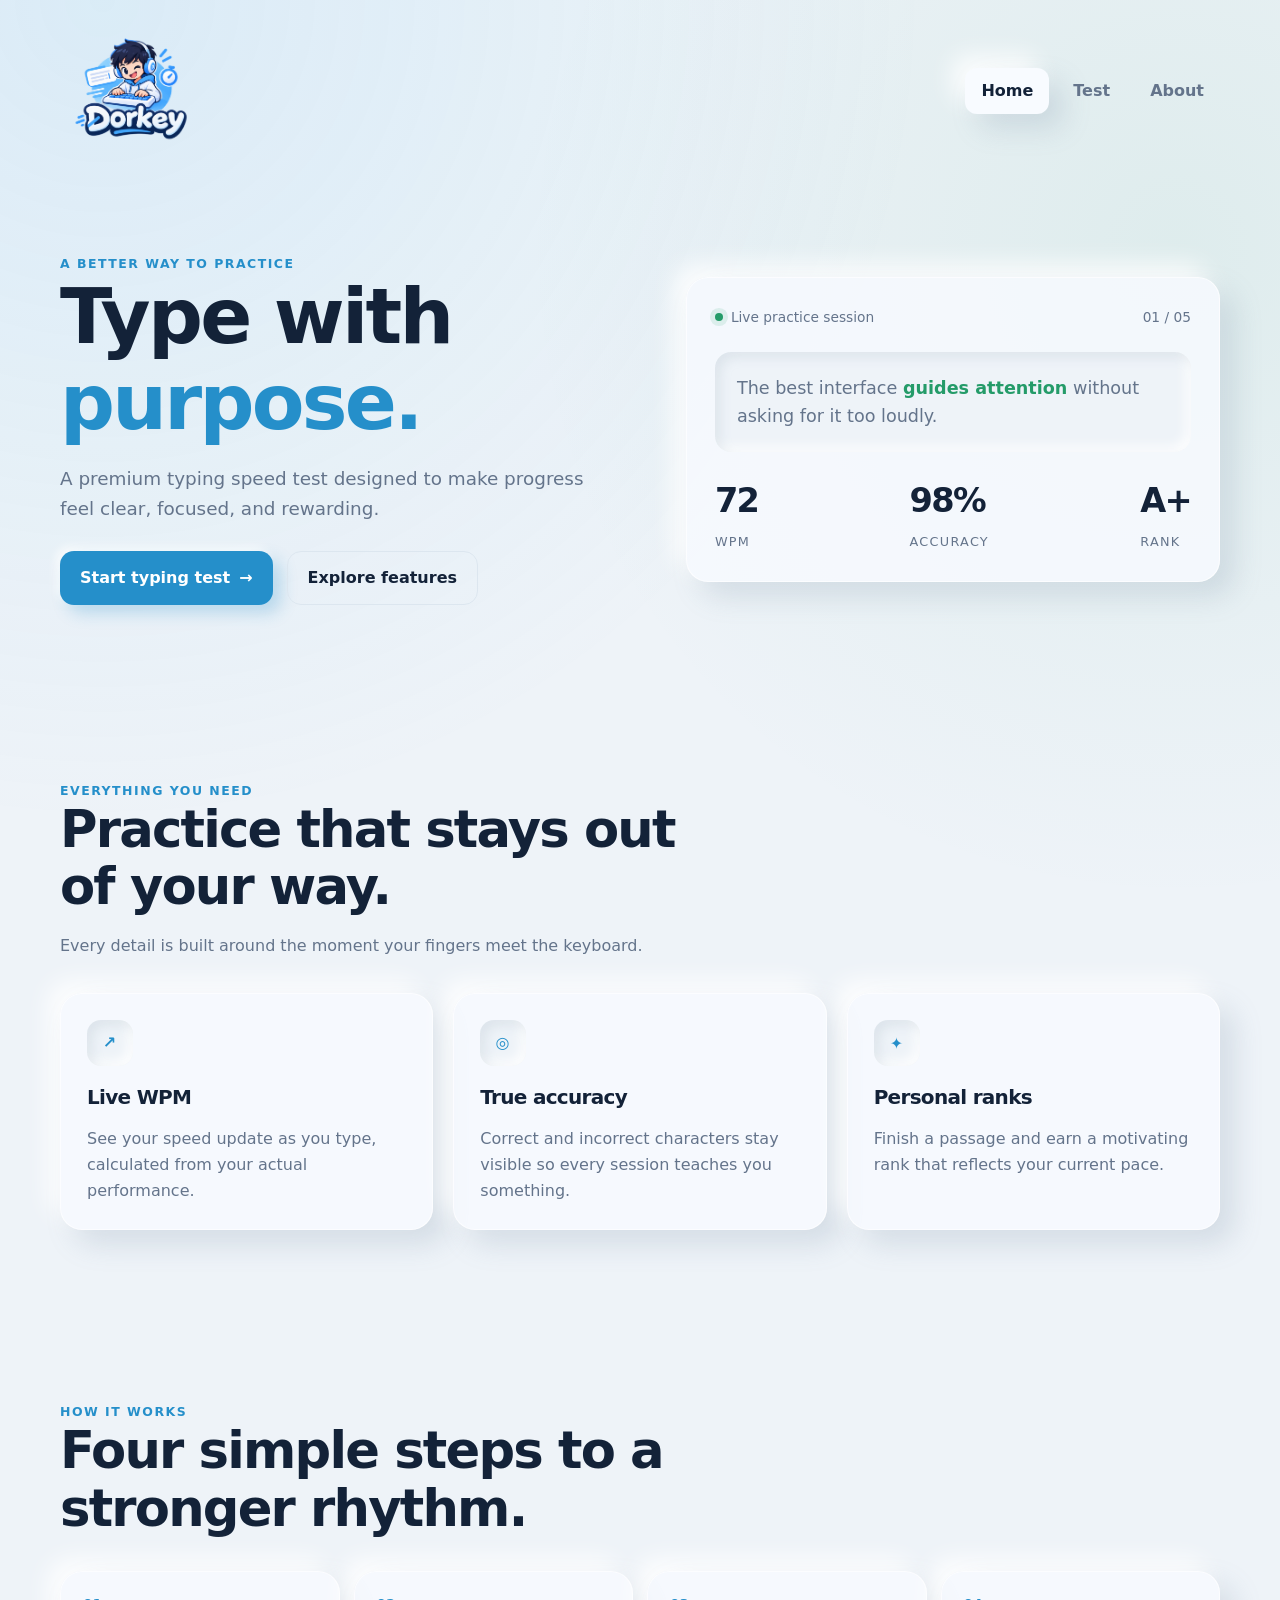
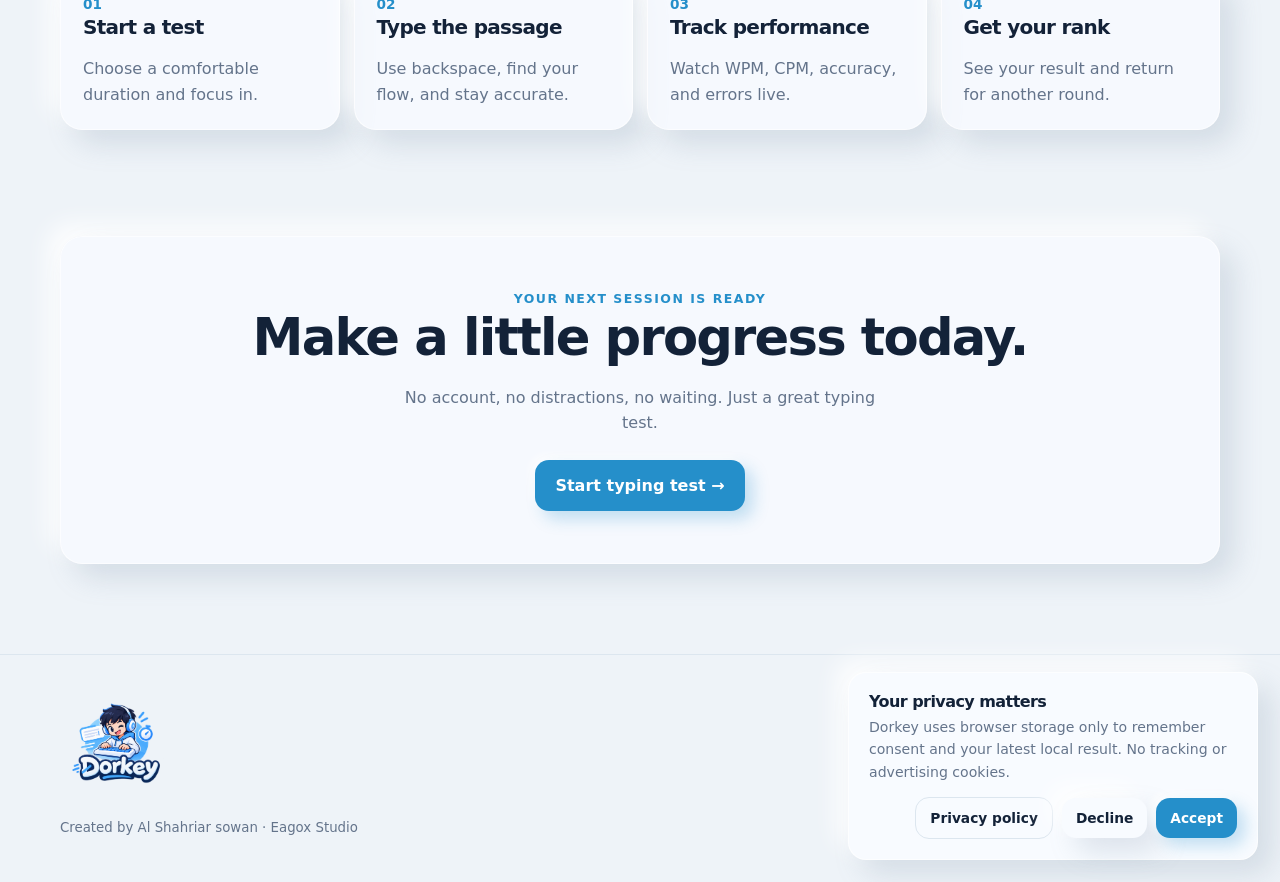
==== commit bff37bfe: "Update index.html" ====
--- a/index.html
+++ b/index.html
@@ -1,4 +1,3 @@
-```html
 <!doctype html>
 <html lang="en">
 <head>
@@ -617,4 +616,3 @@
 
 </body>
 </html>
-```
